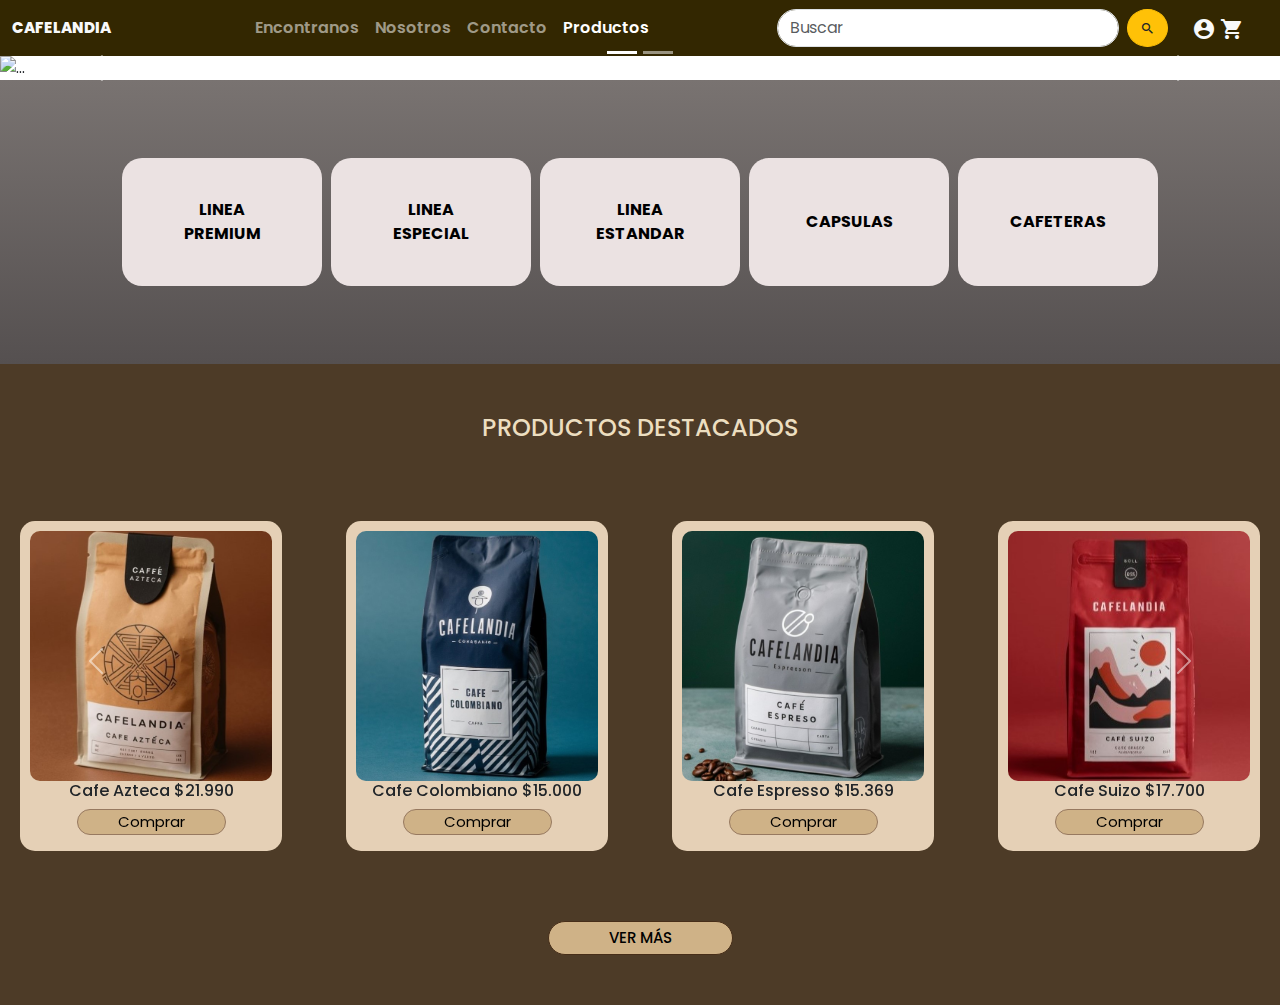
==== productos.html @ e7aa74ef "ver140624" ====
<!DOCTYPE html>
<html lang="es">
<head>
    <meta charset="UTF-8">
    <meta name="viewport" content="width=device-width, initial-scale=1.0">
    <title>PRODUCTOS</title>
    <link rel="icon" href="img/cafeicon.ico" type="image/x-icon">
    <link href="https://cdn.jsdelivr.net/npm/bootstrap@5.3.3/dist/css/bootstrap.min.css" rel="stylesheet" integrity="sha384-QWTKZyjpPEjISv5WaRU9OFeRpok6YctnYmDr5pNlyT2bRjXh0JMhjY6hW+ALEwIH" crossorigin="anonymous">
    <link rel="stylesheet" href="https://fonts.googleapis.com/icon?family=Material+Icons">
    <link rel="stylesheet" href="css/styleProductos.css">
</head>
<body>

    <header>

        <nav class="navbar navbar-expand-lg bg-body-tertiary d-flex bg-warning-subtle" data-bs-theme="dark">
            <div class="container-fluid">
              <a class="navbar-brand text-light-emphasis" href="index.html">CAFELANDIA</a>
              <button class="navbar-toggler" type="button" data-bs-toggle="collapse" data-bs-target="#navbarSupportedContent" aria-controls="navbarSupportedContent" aria-expanded="false" aria-label="Toggle navigation">
                <span class="navbar-toggler-icon"></span>
              </button>
              <div class="collapse navbar-collapse" id="navbarSupportedContent">
                <ul class="navbar-nav me-auto ms-auto text-light-emphasis">
                    <li class="nav-item">
                        <a class="nav-link" href="locales.html">Encontranos</a>
                    </li>
                    <li class="nav-item">
                        <a class="nav-link" href="nosotros.html">Nosotros</a>
                    </li>
                    <li class="nav-item">
                        <a class="nav-link" href="contacto.html" >Contacto</a>
                    </li>
                    <li class="nav-item">
                        <a class="nav-link active" href="productos.html">Productos</a>
                    </li>
                </ul>
                <form class="d-flex" role="search">
                  <input class="form-control me-2 rounded-pill text-light-emphasis" type="search" placeholder="Buscar" aria-label="Search" data-bs-theme="light">
                  <button class="btn btn-warning rounded-circle  material-icons text-dark" type="submit" style="font-size:15px;">search</button>
                </form>
                <div class="px-4 mt-2">
                    <a href="#"><i class="material-icons text-light-emphasis">account_circle</i></a>
                    <a href="#"><i class="material-icons text-light-emphasis">shopping_cart</i></a>
                </div>
              </div>
            </div>
          </nav>

    </header>

    <main> 

        <section class="carouselTienda">
            <div class="containerC">
                <div id="indicadorescarousel" class="carousel slide" data-bs-ride="carousel">
                    <div class="carousel-indicators">
                        <button type="button" data-bs-target="#indicadorescarousel" data-bs-slide-to="0" class="active" aria-current="true" aria-label="Slide 1"></button>
                        <button type="button" data-bs-target="#indicadorescarousel" data-bs-slide-to="1" aria-label="Slide 2"></button>
                    </div>
        
                    <div class="carousel-inner">
                        <div class="carousel-item active">
                            <img src="img/carousel1.webp" class="d-block w-100" alt="...">
                        </div>
                        <div class="carousel-item">
                            <img src="img/carousel2.webp" class="d-block w-100" alt="...">
                        </div>
                    </div>
        
                    <button class="carousel-control-prev" type="button" data-bs-target="#indicadorescarousel" data-bs-slide="prev">
                        <span class="carousel-control-prev-icon" aria-hidden="true"></span>
                        <span class="visually-hidden">Previous</span>
                    </button>
                    <button class="carousel-control-next" type="button" data-bs-target="#indicadorescarousel" data-bs-slide="next">
                        <span class="carousel-control-next-icon" aria-hidden="true"></span>
                        <span class="visually-hidden">Next</span>
                    </button>
                </div>
            </div>
        </section>

        <section class="lineas-productos">
            <div class="container text-center my-5">
                <div class="row">
                    <div class="col">
                        <div class="btn-group d-flex flex-wrap justify-content-center" role="group" aria-label="Líneas de productos">
                            <button type="button" class="btn btn-outline-secondary">LINEA PREMIUM</button>
                            <button type="button" class="btn btn-outline-secondary">LINEA ESPECIAL</button>
                            <button type="button" class="btn btn-outline-secondary">LINEA ESTANDAR</button>
                            <button type="button" class="btn btn-outline-secondary">CAPSULAS</button>
                            <button type="button" class="btn btn-outline-secondary">CAFETERAS</button>
                        </div>
                    </div>
                </div>
            </div>
        </section>

        <section class="productosDestacados">
            <h1 class="title">Productos Destacados</h1>
            <div id="carousel" class="carousel slide" data-bs-ride="carousel">
                    <ol class="indicador">
                        <li data-bs-target="#carousel" data-bs-slide-to="0" class="active"></li>
                        <li data-bs-target="#carousel" data-bs-slide-to="1"></li>
                    </ol>
                <div class="carousel-inner">
                    <div class="carousel-item carousel-item2 active">
                    <div class="row">
                        <div class="col">
                            <div class="producto">
                                <img src="img/azteca.jpeg" class="d-block w-100" alt="...">
                                <div class="caption">
                                    <h6>Cafe Azteca $21.990</h6>
                                    <button class="btn btn-comprar">Comprar</button>
                                </div>
                            </div>
                        </div>
                        <div class="col">
                            <div class="producto">
                                <img src="img/colombiano2.jpeg" class="d-block w-100" alt="...">
                                <div class="caption">
                                    <h6>Cafe Colombiano $15.000</h6>
                                    <button class="btn btn-comprar">Comprar</button>
                                </div>
                            </div>
                        </div>
                        <div class="col">
                            <div class="producto">
                                <img src="img/espresso.jpeg" class="d-block w-100" alt="...">
                                <div class="caption">
                                    <h6>Cafe Espresso $15.369</h6>
                                    <button class="btn btn-comprar">Comprar</button>
                                </div>
                            </div>
                        </div>
                        <div class="col">
                            <div class="producto">
                                <img src="img/suizo.jpeg" class="d-block w-100" alt="...">
                                <div class="caption">
                                    <h6>Cafe Suizo $17.700</h6>
                                    <button class="btn btn-comprar">Comprar</button>
                                </div>
                            </div>
                        </div>
                    </div>
                    </div>
                    <div class="carousel-item carousel-item2">
                    <div class="row">
                        <div class="col">
                        <div class="producto">
                            <img src="img/cappuccino.jpeg" class="d-block w-100" alt="...">
                            <div class="caption">
                            <h6>Cafe Cappuccino $16.900</h6>
                            <button class="btn btn-comprar">Comprar</button>
                            </div>
                        </div>
                        </div>
                        <div class="col">
                        <div class="producto">
                            <img src="img/italiano.jpeg" class="d-block w-100" alt="...">
                            <div class="caption">
                            <h6>Cafe Italiano $16.900</h6>
                            <button class="btn btn-comprar">Comprar</button>
                            </div>
                        </div>
                        </div>
                        <div class="col">
                        <div class="producto">
                            <img src="img/moka.jpeg" class="d-block w-100" alt="...">
                            <div class="caption">
                            <h6>Cafe Moka $16.900</h6>
                            <button class="btn btn-comprar">Comprar</button>
                            </div>
                        </div>
                        </div>
                        <div class="col">
                        <div class="producto">
                            <img src="img/descafeinado.jpeg" class="d-block w-100" alt="...">
                            <div class="caption">
                            <h6>Cafe Descafeinado $11.990</h6>
                            <button class="btn btn-comprar">Comprar</button>
                        
                            </div>
                        </div>
                        </div>
                    </div>
                    </div>
                </div>
                    <button class="carousel-control-prev" type="button" data-bs-target="#carousel" data-bs-slide="prev">
                        <span class="carousel-control-prev-icon" aria-hidden="true"></span>
                        <span class="visually-hidden">Previous</span>
                    </button>
                    <button class="carousel-control-next" type="button" data-bs-target="#carousel" data-bs-slide="next">
                        <span class="carousel-control-next-icon" aria-hidden="true"></span>
                        <span class="visually-hidden">Next</span>
                    </button>
            </div>
            <div class="btnVerMas">
                <button class="btn btn-ver-mas">Ver más</button>
            </div>
        </section>

    </main>

    <script src="https://cdn.jsdelivr.net/npm/bootstrap@5.3.3/dist/js/bootstrap.bundle.min.js" integrity="sha384-YvpcrYf0tY3lHB60NNkmXc5s9fDVZLESaAA55NDzOxhy9GkcIdslK1eN7N6jIeHz" crossorigin="anonymous"></script>
    <script src="https://stackpath.bootstrapcdn.com/bootstrap/5.3.0/js/bootstrap.min.js"></script>

  </body>
</html>
---- css/styleProductos.css ----
@import url('https://fonts.googleapis.com/css2?family=Poppins:ital,wght@200;300;400;500;600;700;800;900&display=swap');

body{
    font-family: 'Poppins', sans-serif;
}

header nav .navbar-brand {
    font-size: 15px;
    font-weight: 800;
}

header nav .navbar-collapse .navbar-nav{
    font-weight: 600;
}

/* ################################ SECCION DE CARRUSEL INICIO ################################ */

.carouselTienda{
    margin: 0;
    padding: 0;
    width: 100%;
}

/* ################################ SECCION DE PRODUCTOS DESTACADOS ################################ */

.productosDestacados{
    text-align: center;
    margin: 0;
    padding-bottom: 50px;
    background-color: #4d3b27;
}

.title {
    color: rgb(236, 222, 192);
    text-align: center;
    text-transform: uppercase;
    font-size: 24px;
    padding-top: 50px;  
  }
  .carousel-item2 img {
    height: 250px;
    margin: auto;
    object-fit: cover;
    border-radius: 10px;
  }
  .producto {
    margin-top: 70px;   
    padding: 10px;
    margin-bottom: 20px;
    height: 330px;
    background-color: #fce7cbde;
    border-radius: 15px;
    margin-left: 20PX;
    margin-right: 20PX;
  }
  .producto:hover {
transform: scale(0.9); 
transition: transform 0.2s;
}


  .caption {
text-align: center;
}

.btn-comprar {
    background-color: rgb(207, 178, 135);
    border-radius: 20px; 
    border-color: rgb(151, 121, 96);
    padding: 1px 40px; 
    font-size: 20px; 
    color: black;
    font-size: 15px;
    margin-top: 1px;

  }

.btn-comprar:hover {
background-color: rgb(105, 75, 51);
border: 10px;
border-color: rgb(255, 255, 255);
color: white;
}

.btn-ver-mas {
background-color: rgb(207, 178, 135);
color: rgb(0, 0, 0);
border-color: rgb(71, 46, 25);
border-radius: 20px;
padding: 5px 60px;
font-size: 15px;
margin-top: 50px;
text-transform: uppercase;
font-weight: 500;
}

.btn-ver-mas:hover {
background-color: #ffefd8de;
color: #4d3b27;
}

.indicador {
display: none;
}

/* ################################ SECCION DE BOTONES CATEGORIA ################################ */

.lineas-productos {
    background: linear-gradient(to bottom, #797371, #555050);
    padding: 20px 0;
    text-align: center;
}

.lineas-productos .btn-group {
    display: flex;
    justify-content: center;
    flex-wrap: wrap; 
}

.lineas-productos .btn-group .btn {
    padding: 40px;
    font-family: 'Poppins', sans-serif;
    font-weight: 700;
    font-size: 1rem; 
    border-radius: 20px !important;
    margin: 10px; 
    color: #000000; 
    border: none; 
    background-color: #ebe2e2; 
    width: calc(50% - 14px); 
    max-width: 200px; 
    display: flex; 
    justify-content: center; 
    align-items: center; 
    text-align: center;
    text-transform: uppercase; 
    transition: transform 0.3s ease;
}

.lineas-productos .btn-group .btn:hover {
    background-color: #d8b389;
    color: #ffffff; 
    transform: scale(1.1);
}

@media screen and (max-width: 768px) {
    .producto {
      height: auto;
    }
    .btn-ver-mas {
      margin-left: 0;
    }
  }
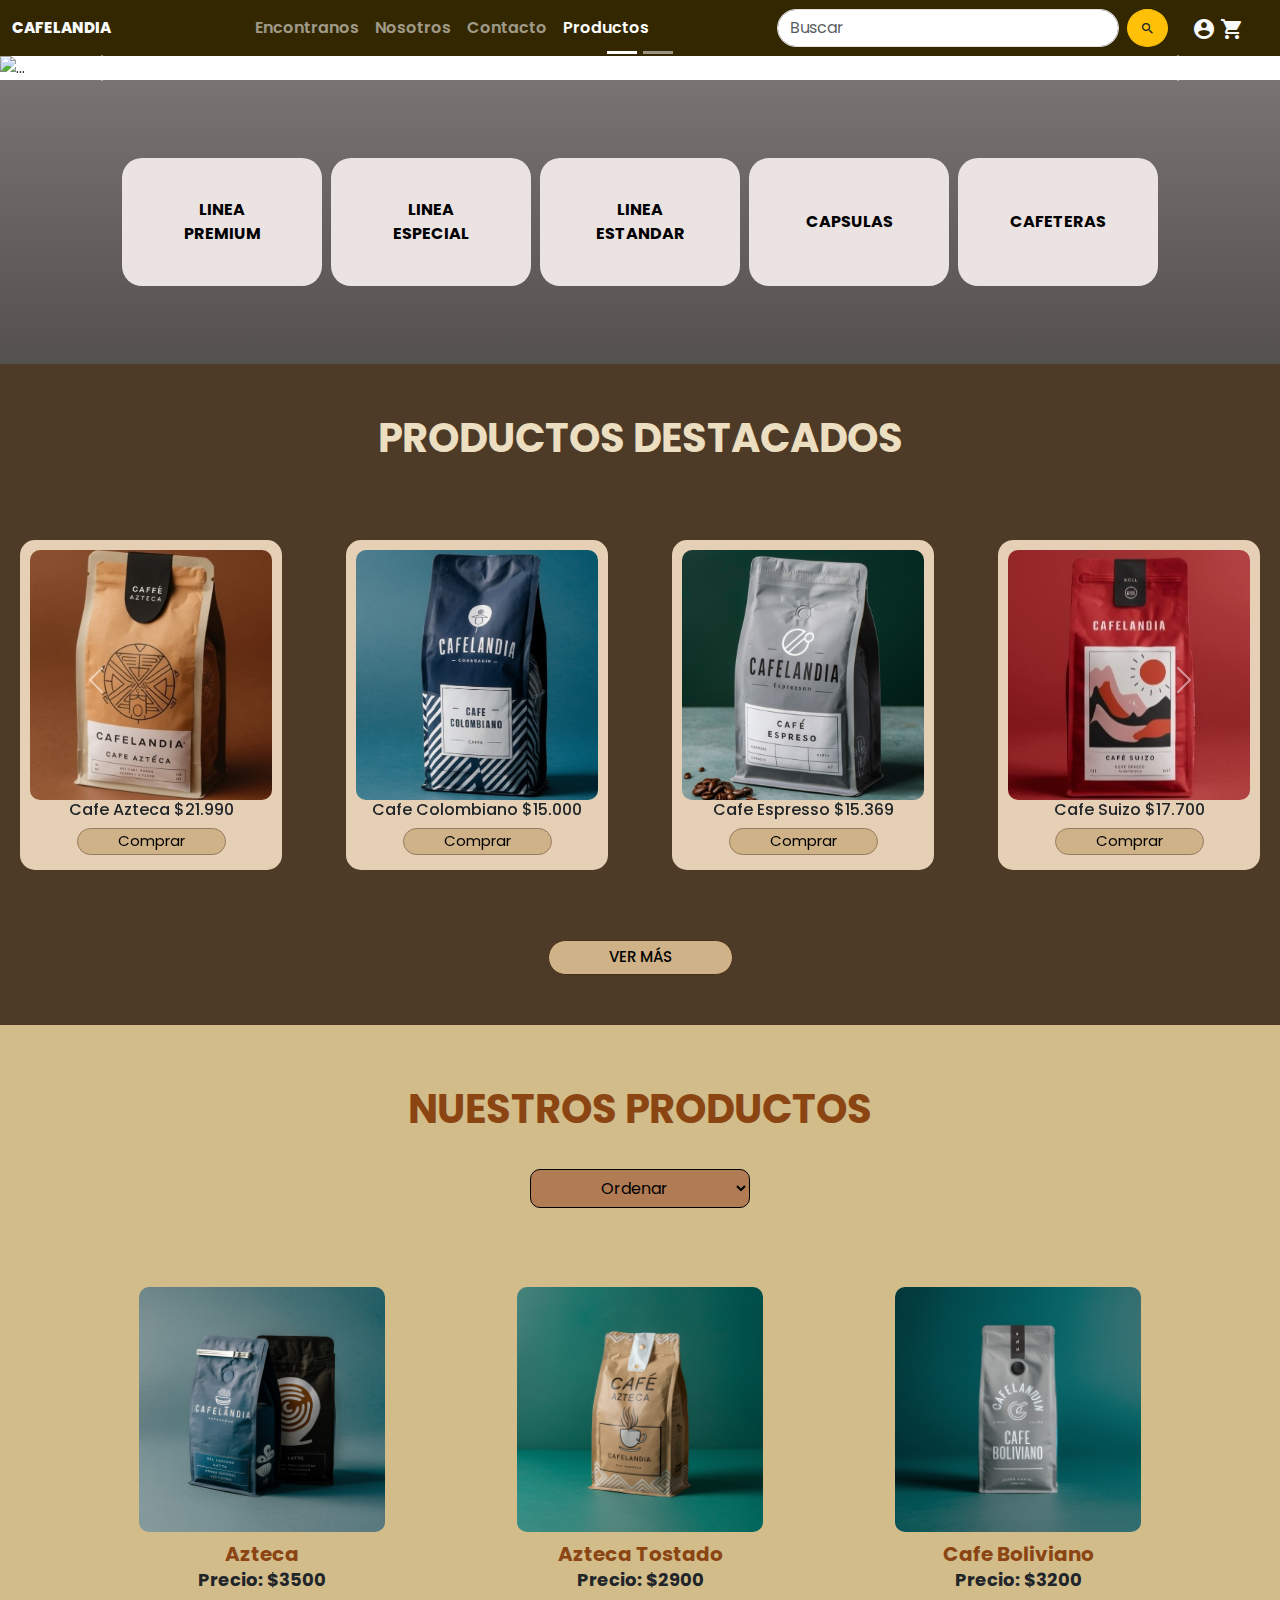
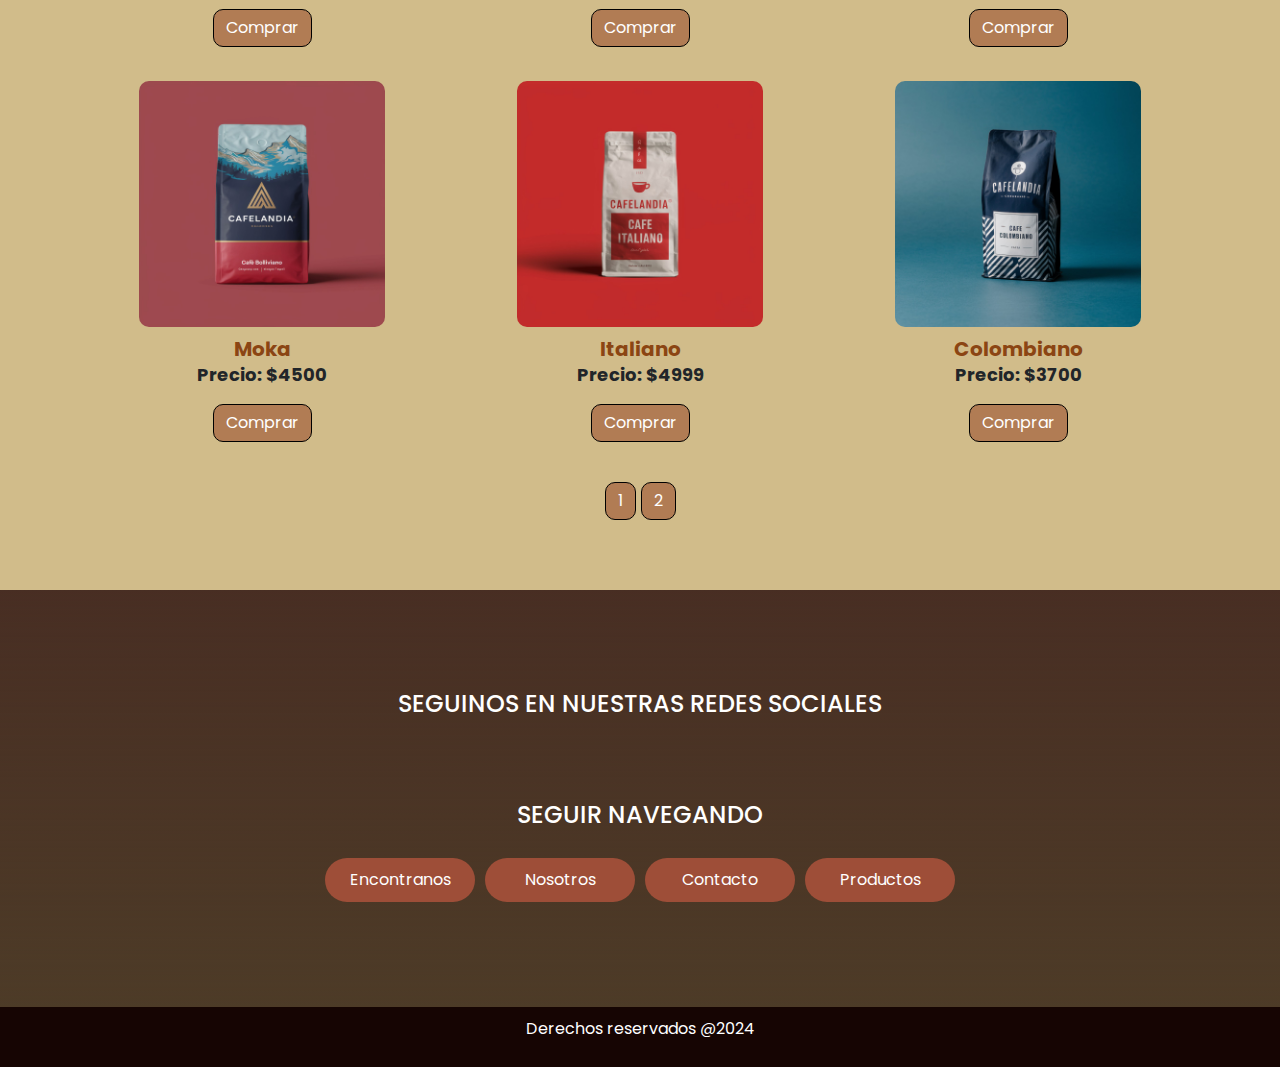
==== commit f7a0c329: "ver140624-rev3" ====
--- a/productos.html
+++ b/productos.html
@@ -8,6 +8,8 @@
     <link href="https://cdn.jsdelivr.net/npm/bootstrap@5.3.3/dist/css/bootstrap.min.css" rel="stylesheet" integrity="sha384-QWTKZyjpPEjISv5WaRU9OFeRpok6YctnYmDr5pNlyT2bRjXh0JMhjY6hW+ALEwIH" crossorigin="anonymous">
     <link rel="stylesheet" href="https://fonts.googleapis.com/icon?family=Material+Icons">
     <link rel="stylesheet" href="css/styleProductos.css">
+    <script src="https://kit.fontawesome.com/e15e8c34af.js" crossorigin="anonymous"></script>
+    <script src="https://ajax.googleapis.com/ajax/libs/jquery/3.3.1/jquery.min.js"></script>
 </head>
 <body>
 
@@ -199,7 +201,196 @@
             </div>
         </section>
 
+        <section class="catalogoProductos">
+            <h1>NUESTROS PRODUCTOS</h1>
+            <div class="productos">
+
+                <div class="text-center mt-3">
+                    <select id="sortOptions" class="btn btn-info">
+                        <option value="">Ordenar</option>
+                        <option value="asc">Menor a Mayor precio</option>
+                        <option value="desc">Mayor a Menor precio</option>
+                    </select>
+                </div>
+            </div>
+
+            <div class="container mt-5">
+                <div id="gallery1" class="image-gallery active row">
+
+                    <div class="col-md-4 mb-4" data-price="3500">
+                        <img src="img/latte.jpeg" alt="Image 1">
+                        <div class="card-body">
+                            <h5 class="card-title">Azteca</h5>
+                            <p class="card-text">Precio: $3500</p>
+                            <a href="#" class="btn btn-primary"> Comprar</a>
+                        </div>
+                    </div>
+
+                    <div class="col-md-4 mb-4" data-price="2900">
+                        <img src="img/azteca2.jpeg" alt="Image 2">
+                        <div class="card-body">
+                            <h5 class="card-title">Azteca Tostado</h5>
+                            <p class="card-text">Precio: $2900</p>
+                            <a href="#" class="btn btn-primary"> Comprar</a>
+                        </div>
+                    </div>
+
+                    <div class="col-md-4 mb-4" data-price="3200">
+                        <img src="img/boliviano.jpeg" alt="Image 3">
+                        <div class="card-body">
+                            <h5 class="card-title">Cafe Boliviano</h5>
+                            <p class="card-text">Precio: $3200</p>
+                            <a href="#" class="btn btn-primary"> Comprar</a>
+                        </div>
+                    </div>
+                    <div class="col-md-4 mb-4" data-price="4500">
+                        <img src="img/boliviano2.jpeg" alt="Image 4">
+                        <div class="card-body">
+                            <h5 class="card-title">Moka</h5>
+                            <p class="card-text">Precio: $4500</p>
+                            <a href="#" class="btn btn-primary"> Comprar</a>
+                        </div>
+                    </div>
+                    <div class="col-md-4 mb-4" data-price="4999">
+                        <img src="img/italiano2.jpeg" alt="Image 5">
+                        <div class="card-body">
+                            <h5 class="card-title">Italiano</h5>
+                            <p class="card-text">Precio: $4999</p>
+                            <a href="#" class="btn btn-primary"> Comprar</a>
+                        </div>
+                    </div>
+                    <div class="col-md-4 mb-4" data-price="3700">
+                        <img src="img/colombiano1.jpeg" alt="Image 6">
+                        <div class="card-body">
+                            <h5 class="card-title">Colombiano</h5>
+                            <p class="card-text">Precio: $3700</p>
+                            <a href="#" class="btn btn-primary"> Comprar</a>
+                        </div>
+                    </div>
+                </div>
+
+                <div id="gallery2" class="image-gallery row">
+                    <div class="col-md-4 mb-4" data-price="12000">
+                        <img src="img/WhatsApp Image 2024-06-06 at 11.33.22 PM.jpeg" alt="Image 7">
+                        <div class="card-body">
+                            <h5 class="card-title">Capsula 1</h5>
+                            <p class="card-text">Precio: $12000</p>
+                            <a href="#" class="btn btn-primary"> Comprar</a>
+                        </div>
+                    </div>
+                    <div class="col-md-4 mb-4" data-price="13000">
+                        <img src="img/WhatsApp Image 2024-06-06 at 11.40.38 PM.jpeg" alt="Image 8">
+                        <div class="card-body">
+                            <h5 class="card-title">Capsula 2</h5>
+                            <p class="card-text">Precio: $13000</p>
+                            <a href="#" class="btn btn-primary"> Comprar</a>
+                        </div>
+                    </div>
+                    <div class="col-md-4 mb-4" data-price="13500">
+                        <img src="img/WhatsApp Image 2024-06-06 at 11.47.41 PM.jpeg" alt="Image 9">
+                        <div class="card-body">
+                            <h5 class="card-title">Moka</h5>
+                            <p class="card-text">Precio: $13500</p>
+                            <a href="#" class="btn btn-primary"> Comprar</a>
+                        </div>
+                    </div>
+                    <div class="col-md-4 mb-4" data-price="25000">
+                        <img src="img/cafetera1.jpeg" alt="Image 10">
+                        <div class="card-body">
+                            <h5 class="card-title">Cafetera Cromo</h5>
+                            <p class="card-text">Precio: $25000</p>
+                            <a href="#" class="btn btn-primary"> Comprar</a>
+                        </div>
+                    </div>
+                    <div class="col-md-4 mb-4" data-price="29000">
+                        <img src="img/cafeterarosegold.jpeg" alt="Image 11">
+                        <div class="card-body">
+                            <h5 class="card-title">Cafetera Rose</h5>
+                            <p class="card-text">Precio: $29000</p>
+                            <a href="#" class="btn btn-primary"> Comprar</a>
+                        </div>
+                    </div>
+                    <div class="col-md-4 mb-4" data-price="50900">
+                        <img src="img/cafetera3.jpeg" alt="Image 12">
+                        <div class="card-body">
+                            <h5 class="card-title">Cafetera Premium</h5>
+                            <p class="card-text">Precio: $50900</p>
+                            <a href="#" class="btn btn-primary"> Comprar</a>
+                        </div>
+                    </div>
+                </div>
+            </div>
+
+            <div class="text-center mt-3">
+                <button id="showGallery1" class="btn btn-primary">1</button>
+                <button id="showGallery2" class="btn btn-secondary">2</button>
+            </div>
+
+
+            </div>
+        </section>
+
+        <section class="footer-links">
+            <h2>SEGUINOS EN NUESTRAS REDES SOCIALES</h2>
+            <div class="btnredes">
+                <a href="#"><i class="fa fa-twitter" aria-hidden="true"></i></a>
+                <a href="#"><i class="fa fa-pinterest" aria-hidden="true"></i></a>
+                <a href="#"><i class="fa fa-instagram" aria-hidden="true"></i></a>
+                <a href="#"><i class="fa fa-facebook" aria-hidden="true"></i></a>
+            </div>
+            <h2>SEGUIR NAVEGANDO</h2>
+            <div class="quick-links">
+                <a href="locales.html" class="btn-link">Encontranos</a>
+                <a href="nosotros.html" class="btn-link">Nosotros</a>
+                <a href="contacto.html" class="btn-link">Contacto</a>
+                <a href="productos.html" class="btn-link">Productos</a>
+            </div>
+        </section>
+
     </main>
+
+    <footer>
+        <p>Derechos reservados @2024</p>
+     </footer>
+
+    <script>
+        document.getElementById('showGallery1').addEventListener('click', function () {
+            document.getElementById('gallery1').classList.add('active');
+            document.getElementById('gallery2').classList.remove('active');
+        });
+
+        document.getElementById('showGallery2').addEventListener('click', function () {
+            document.getElementById('gallery2').classList.add('active');
+            document.getElementById('gallery1').classList.remove('active');
+        });
+
+        document.getElementById('sortOptions').addEventListener('change', function () {
+            sortGallery(this.value);
+        });
+
+        function sortGallery(order) {
+            let gallery1 = document.getElementById('gallery1');
+            let gallery2 = document.getElementById('gallery2');
+
+            let items1 = Array.from(gallery1.getElementsByClassName('col-md-4'));
+            let items2 = Array.from(gallery2.getElementsByClassName('col-md-4'));
+
+            items1.sort((a, b) => {
+                let priceA = parseInt(a.getAttribute('data-price'));
+                let priceB = parseInt(b.getAttribute('data-price'));
+                return (order === 'asc') ? priceA - priceB : priceB - priceA;
+            });
+
+            items2.sort((a, b) => {
+                let priceA = parseInt(a.getAttribute('data-price'));
+                let priceB = parseInt(b.getAttribute('data-price'));
+                return (order === 'asc') ? priceA - priceB : priceB - priceA;
+            });
+
+            items1.forEach(item => gallery1.appendChild(item));
+            items2.forEach(item => gallery2.appendChild(item));
+        }
+    </script>
 
     <script src="https://cdn.jsdelivr.net/npm/bootstrap@5.3.3/dist/js/bootstrap.bundle.min.js" integrity="sha384-YvpcrYf0tY3lHB60NNkmXc5s9fDVZLESaAA55NDzOxhy9GkcIdslK1eN7N6jIeHz" crossorigin="anonymous"></script>
     <script src="https://stackpath.bootstrapcdn.com/bootstrap/5.3.0/js/bootstrap.min.js"></script>
--- a/css/styleProductos.css
+++ b/css/styleProductos.css
@@ -31,19 +31,22 @@
 }
 
 .title {
-    color: rgb(236, 222, 192);
-    text-align: center;
-    text-transform: uppercase;
-    font-size: 24px;
-    padding-top: 50px;  
-  }
-  .carousel-item2 img {
+  text-align: center;
+  font-weight: bold;
+  color: rgb(236, 222, 192);
+  text-transform: uppercase;
+  
+  padding-top: 50px;  
+  }
+
+.carousel-item2 img {
     height: 250px;
     margin: auto;
     object-fit: cover;
     border-radius: 10px;
   }
-  .producto {
+
+.producto {
     margin-top: 70px;   
     padding: 10px;
     margin-bottom: 20px;
@@ -143,6 +146,194 @@
     transform: scale(1.1);
 }
 
+/* ################################ SECCION DE CATALOGO ################################ */
+
+.catalogoProductos {
+  font-family: poppins;
+  font-size: 18px;
+  text-align: center;
+  background-color: #d1bc8a;
+  align-items: center;
+  margin: 0; 
+  padding: 0; 
+  padding-bottom: 70px;
+}
+
+.catalogoProductos h1{
+  padding-top: 60px;
+  text-align: center;
+  font-weight: bold;
+  color: #8B4513;
+}
+
+.container img {
+  width: 250px;
+  border-radius: 20px;
+  justify-content: center;
+  padding: 10px;
+
+}
+
+
+.card-text{
+  font-weight: bold;
+}
+
+.btn-primary {
+  border-radius: 10px;
+  background-color: #b17c54;
+  border-color: black;
+}
+.btn-secondary{
+  border-radius: 10px;
+  background-color: #b17c54;
+  border-color: black;  
+}
+
+.cafes {
+  text-align: center;
+}
+.btn-info{
+  margin-top: 20px;
+  background-color: #b17c54;
+  border-color: black;
+  border-radius: 10px;
+  
+}
+
+.card-body{
+  align-items: center;
+  flex-direction: column;
+  display: flex;
+  text-align: center;
+}
+.card-title {
+  color: #8B4513;
+  font-weight: bold;
+  width:100%;
+}
+
+.productos {
+  margin-bottom: 10px;
+  height: 80px;
+}
+
+.image-gallery {
+  display: none;
+
+}
+
+.image-gallery img {
+  width: 75%;
+  height: auto;
+  transition: transform 0.3s ease;
+}
+
+.image-gallery img:hover {
+  transform: scale(1.2);
+  z-index: 1000;
+}
+
+.image-gallery.active {
+  display: flex;
+  flex-wrap: wrap;
+}
+
+/* ################################ SECCION DE REDES ################################ */
+
+.footer-links {
+  text-decoration: none;
+  flex-direction: column;
+  display: flex;
+  font-family: 'Poppins', sans-serif;
+  text-align: center;
+  padding: 100px;
+  background-color: #4d3b27;
+  background-image: linear-gradient(to bottom, rgba(72, 46, 35, 1), transparent), url('../img/cafe4.jpg');
+  
+}
+
+.footer-links h2 {
+  font-size: 1.5rem;
+  margin-bottom: 1.5rem;
+  color: #ffffff;
+}
+
+.btnredes{
+  justify-content: center;
+  display: flex;
+  padding-bottom: 20px;
+}
+
+.btnredes a{
+  font-size: 2em;
+  padding: 1.5vw;
+  color: aliceblue;
+}
+
+.footer-links .quick-links{
+  text-decoration: none;
+  align-items: center;
+  justify-content: center;
+  display: flex;
+  flex-wrap: wrap;
+}
+
+.footer-links .quick-links a{
+  text-decoration: none;
+  color: #ffffff;
+  margin: 5px;
+  width: 150px;
+  background-color: #9e4e38;
+  padding: 10px;
+  border-radius: 30px;
+}
+
+/* ################################ SECCION DE FOOTER ################################ */
+
+footer {
+  background-color: #160503;
+  color: white;
+  text-align: center;
+  padding: 10PX;
+  width: 100%;
+}
+
+/* ################################ SECCION DE RESPONSIVE ################################ */
+
+@media (min-width: 576px) {
+  
+  .container {
+      padding: 0 15px; 
+  }
+
+  .btn-primary, .btn-secondary {
+      font-size: 16px; 
+  }
+
+  .cafes {
+      margin-top: 40px;
+  }
+}
+
+@media (min-width: 768px) {
+  .cafes {
+      text-align: justify; 
+  }
+}
+
+.btn-info {
+  margin-top: 20px;
+  background-color: #b17c54;
+  border-color: black;
+  border-radius: 10px;
+}
+
+.card-title {
+  color: #8B4513;
+  font-weight: bold;
+}
+
 @media screen and (max-width: 768px) {
     .producto {
       height: auto;
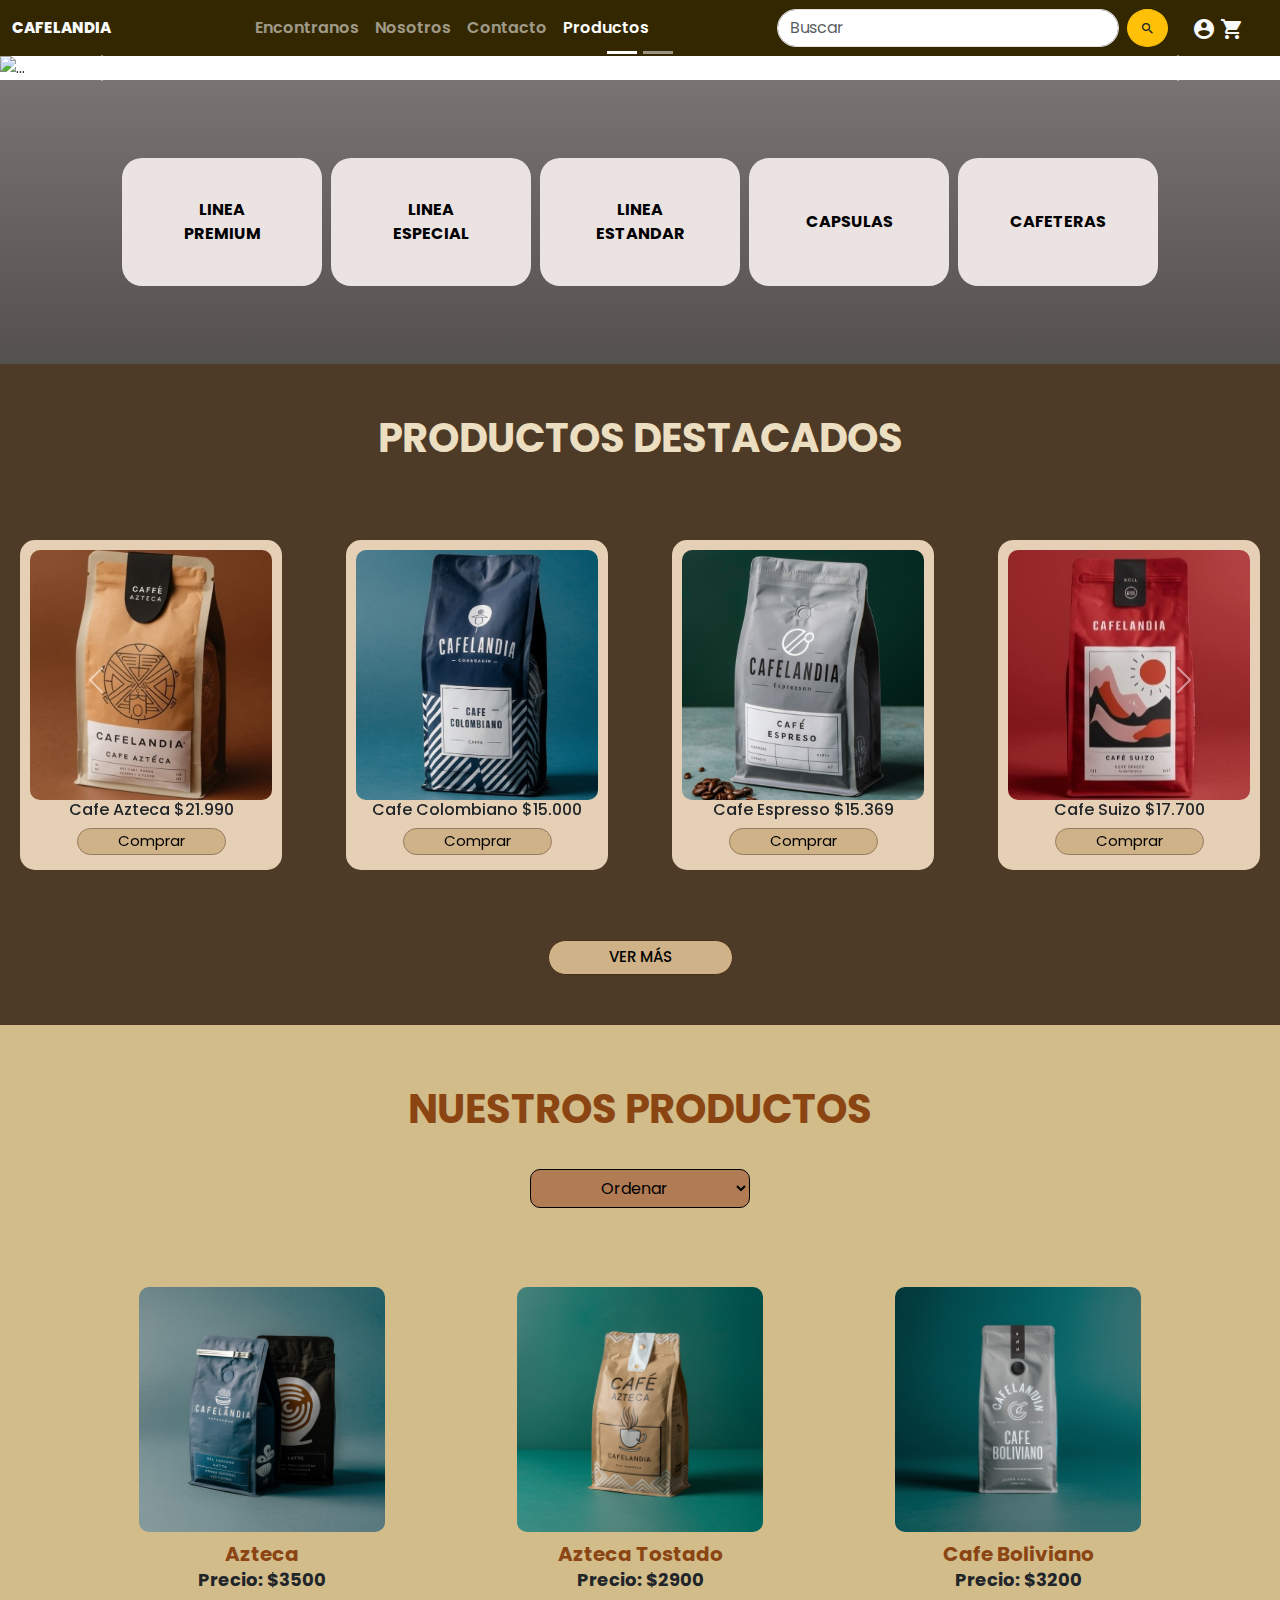
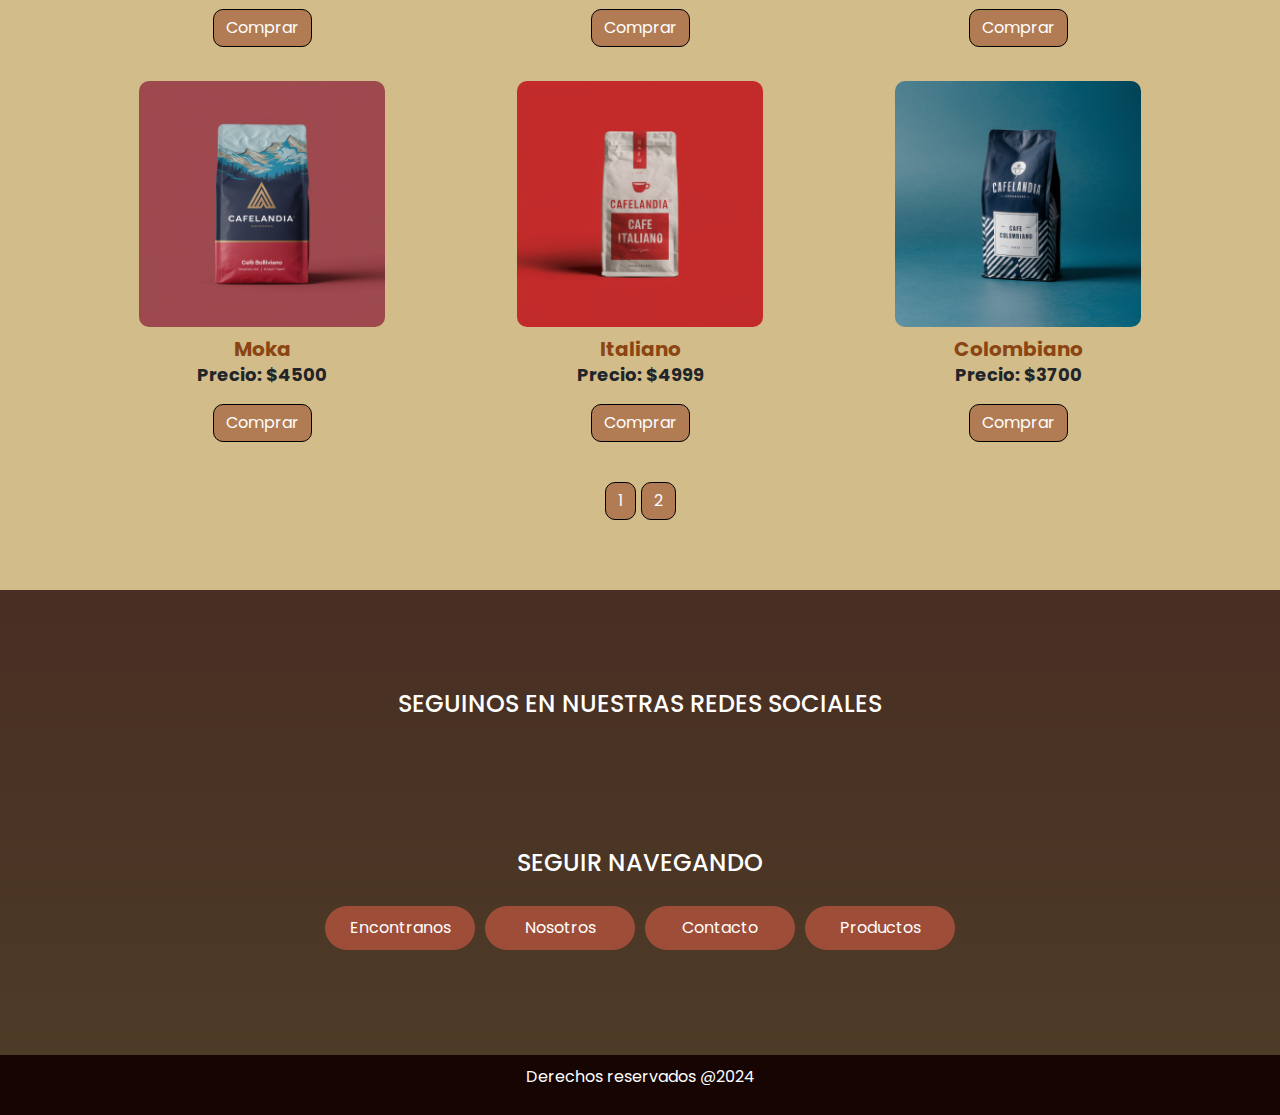
==== commit eb78c56e: "verFinal" ====
--- a/productos.html
+++ b/productos.html
@@ -8,8 +8,11 @@
     <link href="https://cdn.jsdelivr.net/npm/bootstrap@5.3.3/dist/css/bootstrap.min.css" rel="stylesheet" integrity="sha384-QWTKZyjpPEjISv5WaRU9OFeRpok6YctnYmDr5pNlyT2bRjXh0JMhjY6hW+ALEwIH" crossorigin="anonymous">
     <link rel="stylesheet" href="https://fonts.googleapis.com/icon?family=Material+Icons">
     <link rel="stylesheet" href="css/styleProductos.css">
+    <link rel="stylesheet" href="https://cdnjs.cloudflare.com/ajax/libs/font-awesome/5.15.4/css/all.min.css">
     <script src="https://kit.fontawesome.com/e15e8c34af.js" crossorigin="anonymous"></script>
     <script src="https://ajax.googleapis.com/ajax/libs/jquery/3.3.1/jquery.min.js"></script>
+    
+
 </head>
 <body>
 
@@ -217,105 +220,105 @@
             <div class="container mt-5">
                 <div id="gallery1" class="image-gallery active row">
 
-                    <div class="col-md-4 mb-4" data-price="3500">
+                    <div class="col-md-4 mb-4" data-price="3500" data-title="Azteca">
                         <img src="img/latte.jpeg" alt="Image 1">
                         <div class="card-body">
                             <h5 class="card-title">Azteca</h5>
                             <p class="card-text">Precio: $3500</p>
-                            <a href="#" class="btn btn-primary"> Comprar</a>
-                        </div>
-                    </div>
-
-                    <div class="col-md-4 mb-4" data-price="2900">
+                            <button class="btn btn-primary add-to-cart">Comprar</button>
+                        </div>
+                    </div>
+
+                    <div class="col-md-4 mb-4" data-price="2900" data-title="Azteca Tostado">
                         <img src="img/azteca2.jpeg" alt="Image 2">
                         <div class="card-body">
                             <h5 class="card-title">Azteca Tostado</h5>
                             <p class="card-text">Precio: $2900</p>
-                            <a href="#" class="btn btn-primary"> Comprar</a>
-                        </div>
-                    </div>
-
-                    <div class="col-md-4 mb-4" data-price="3200">
+                            <button class="btn btn-primary add-to-cart">Comprar</button>
+                        </div>
+                    </div>
+
+                    <div class="col-md-4 mb-4" data-price="3200" data-title="Cafe Boliviano">
                         <img src="img/boliviano.jpeg" alt="Image 3">
                         <div class="card-body">
                             <h5 class="card-title">Cafe Boliviano</h5>
                             <p class="card-text">Precio: $3200</p>
-                            <a href="#" class="btn btn-primary"> Comprar</a>
-                        </div>
-                    </div>
-                    <div class="col-md-4 mb-4" data-price="4500">
+                            <button class="btn btn-primary add-to-cart">Comprar</button>
+                        </div>
+                    </div>
+                    <div class="col-md-4 mb-4" data-price="4500" data-title="Moka">
                         <img src="img/boliviano2.jpeg" alt="Image 4">
                         <div class="card-body">
                             <h5 class="card-title">Moka</h5>
                             <p class="card-text">Precio: $4500</p>
-                            <a href="#" class="btn btn-primary"> Comprar</a>
-                        </div>
-                    </div>
-                    <div class="col-md-4 mb-4" data-price="4999">
+                            <button class="btn btn-primary add-to-cart">Comprar</button>
+                        </div>
+                    </div>
+                    <div class="col-md-4 mb-4" data-price="4999" data-title="Italiano">
                         <img src="img/italiano2.jpeg" alt="Image 5">
                         <div class="card-body">
                             <h5 class="card-title">Italiano</h5>
                             <p class="card-text">Precio: $4999</p>
-                            <a href="#" class="btn btn-primary"> Comprar</a>
-                        </div>
-                    </div>
-                    <div class="col-md-4 mb-4" data-price="3700">
+                            <button class="btn btn-primary add-to-cart">Comprar</button>
+                        </div>
+                    </div>
+                    <div class="col-md-4 mb-4" data-price="3700" data-title="Colombiano">
                         <img src="img/colombiano1.jpeg" alt="Image 6">
                         <div class="card-body">
                             <h5 class="card-title">Colombiano</h5>
                             <p class="card-text">Precio: $3700</p>
-                            <a href="#" class="btn btn-primary"> Comprar</a>
-                        </div>
-                    </div>
-                </div>
-
-                <div id="gallery2" class="image-gallery row">
+                            <button class="btn btn-primary add-to-cart">Comprar</button>
+                        </div>
+                    </div>
+                </div>
+
+                <div id="gallery2" class="image-gallery row" data-title="Capsula 1">
                     <div class="col-md-4 mb-4" data-price="12000">
                         <img src="img/WhatsApp Image 2024-06-06 at 11.33.22 PM.jpeg" alt="Image 7">
                         <div class="card-body">
                             <h5 class="card-title">Capsula 1</h5>
                             <p class="card-text">Precio: $12000</p>
-                            <a href="#" class="btn btn-primary"> Comprar</a>
-                        </div>
-                    </div>
-                    <div class="col-md-4 mb-4" data-price="13000">
+                            <button class="btn btn-primary add-to-cart">Comprar</button>
+                        </div>
+                    </div>
+                    <div class="col-md-4 mb-4" data-price="13000" data-title="Capsula 2">
                         <img src="img/WhatsApp Image 2024-06-06 at 11.40.38 PM.jpeg" alt="Image 8">
                         <div class="card-body">
                             <h5 class="card-title">Capsula 2</h5>
                             <p class="card-text">Precio: $13000</p>
-                            <a href="#" class="btn btn-primary"> Comprar</a>
-                        </div>
-                    </div>
-                    <div class="col-md-4 mb-4" data-price="13500">
+                            <button class="btn btn-primary add-to-cart">Comprar</button>
+                        </div>
+                    </div>
+                    <div class="col-md-4 mb-4" data-price="13500" data-title="Moka">
                         <img src="img/WhatsApp Image 2024-06-06 at 11.47.41 PM.jpeg" alt="Image 9">
                         <div class="card-body">
                             <h5 class="card-title">Moka</h5>
                             <p class="card-text">Precio: $13500</p>
-                            <a href="#" class="btn btn-primary"> Comprar</a>
-                        </div>
-                    </div>
-                    <div class="col-md-4 mb-4" data-price="25000">
+                            <button class="btn btn-primary add-to-cart">Comprar</button>
+                        </div>
+                    </div>
+                    <div class="col-md-4 mb-4" data-price="25000" data-title="Cafetera Cromo">
                         <img src="img/cafetera1.jpeg" alt="Image 10">
                         <div class="card-body">
                             <h5 class="card-title">Cafetera Cromo</h5>
                             <p class="card-text">Precio: $25000</p>
-                            <a href="#" class="btn btn-primary"> Comprar</a>
-                        </div>
-                    </div>
-                    <div class="col-md-4 mb-4" data-price="29000">
+                            <button class="btn btn-primary add-to-cart">Comprar</button>
+                        </div>
+                    </div>
+                    <div class="col-md-4 mb-4" data-price="29000" data-title="Cafetera Rose">
                         <img src="img/cafeterarosegold.jpeg" alt="Image 11">
                         <div class="card-body">
                             <h5 class="card-title">Cafetera Rose</h5>
                             <p class="card-text">Precio: $29000</p>
-                            <a href="#" class="btn btn-primary"> Comprar</a>
-                        </div>
-                    </div>
-                    <div class="col-md-4 mb-4" data-price="50900">
+                            <button class="btn btn-primary add-to-cart">Comprar</button>
+                        </div>
+                    </div>
+                    <div class="col-md-4 mb-4" data-price="50900" data-title="Cafetera Premium">
                         <img src="img/cafetera3.jpeg" alt="Image 12">
                         <div class="card-body">
                             <h5 class="card-title">Cafetera Premium</h5>
                             <p class="card-text">Precio: $50900</p>
-                            <a href="#" class="btn btn-primary"> Comprar</a>
+                            <button class="btn btn-primary add-to-cart">Comprar</button>
                         </div>
                     </div>
                 </div>
@@ -329,8 +332,17 @@
 
             </div>
         </section>
+        <section id="carrito" class="d-none">
+            <h2>CARRITO DE COMPRAS</h2>
+            <ul id="carrito-lista"></ul>
+            <p id="total">Total: $0</p>
+            <button id="finalizar-compra" class="btn btn-success">Finalizar Compra</button>
+        </section>
+        
+        
 
         <section class="footer-links">
+
             <h2>SEGUINOS EN NUESTRAS REDES SOCIALES</h2>
             <div class="btnredes">
                 <a href="#"><i class="fa fa-twitter" aria-hidden="true"></i></a>
@@ -394,6 +406,6 @@
 
     <script src="https://cdn.jsdelivr.net/npm/bootstrap@5.3.3/dist/js/bootstrap.bundle.min.js" integrity="sha384-YvpcrYf0tY3lHB60NNkmXc5s9fDVZLESaAA55NDzOxhy9GkcIdslK1eN7N6jIeHz" crossorigin="anonymous"></script>
     <script src="https://stackpath.bootstrapcdn.com/bootstrap/5.3.0/js/bootstrap.min.js"></script>
-
-  </body>
+    <script src="js/carrito.js"></script>
+</body>
 </html>--- a/css/styleProductos.css
+++ b/css/styleProductos.css
@@ -238,6 +238,63 @@
   display: flex;
   flex-wrap: wrap;
 }
+/* ################################ SECCION DE CARRITO ################################ */
+#carrito {
+  position: fixed;
+  top: 10%;
+  right: 2%;
+  width: 300px;
+  padding: 20px;
+  border-radius: 15px;
+  background-color: #f8f9fa;
+  border: 1px solid #ffffff;
+  box-shadow: 0 0 10px rgba(0, 0, 0, 0.1);
+  z-index: 1000;
+  display: none; /* Inicialmente oculto */
+}
+
+#carrito.visible {
+  display: block; /* Mostrar cuando tenga productos */
+}
+
+#carrito ul {
+  list-style-type: none;
+  padding: 0;
+}
+
+#carrito li {
+  margin-bottom: 10px;
+  display: flex;
+  justify-content: space-between;
+  align-items: center;
+  font-size: 14px;
+}
+
+#carrito h2 {
+  font-size: 20px;
+  font-family:'Poppins', sans-serif;
+  font-weight: bolder;
+}
+
+#carrito p {
+  margin-top: 10px;
+}
+
+#carrito button {
+  padding: 5px 10px;
+  background-color: #8a4b21; /* Marrón */
+  color: #fff; /* Letra blanca */
+  border: none;
+  cursor: pointer;
+}
+
+#carrito button:hover {
+  background-color: #d89670; /* Marrón más oscuro al pasar el mouse */
+}
+
+#total {
+  font-weight: bolder;
+}
 
 /* ################################ SECCION DE REDES ################################ */
 
